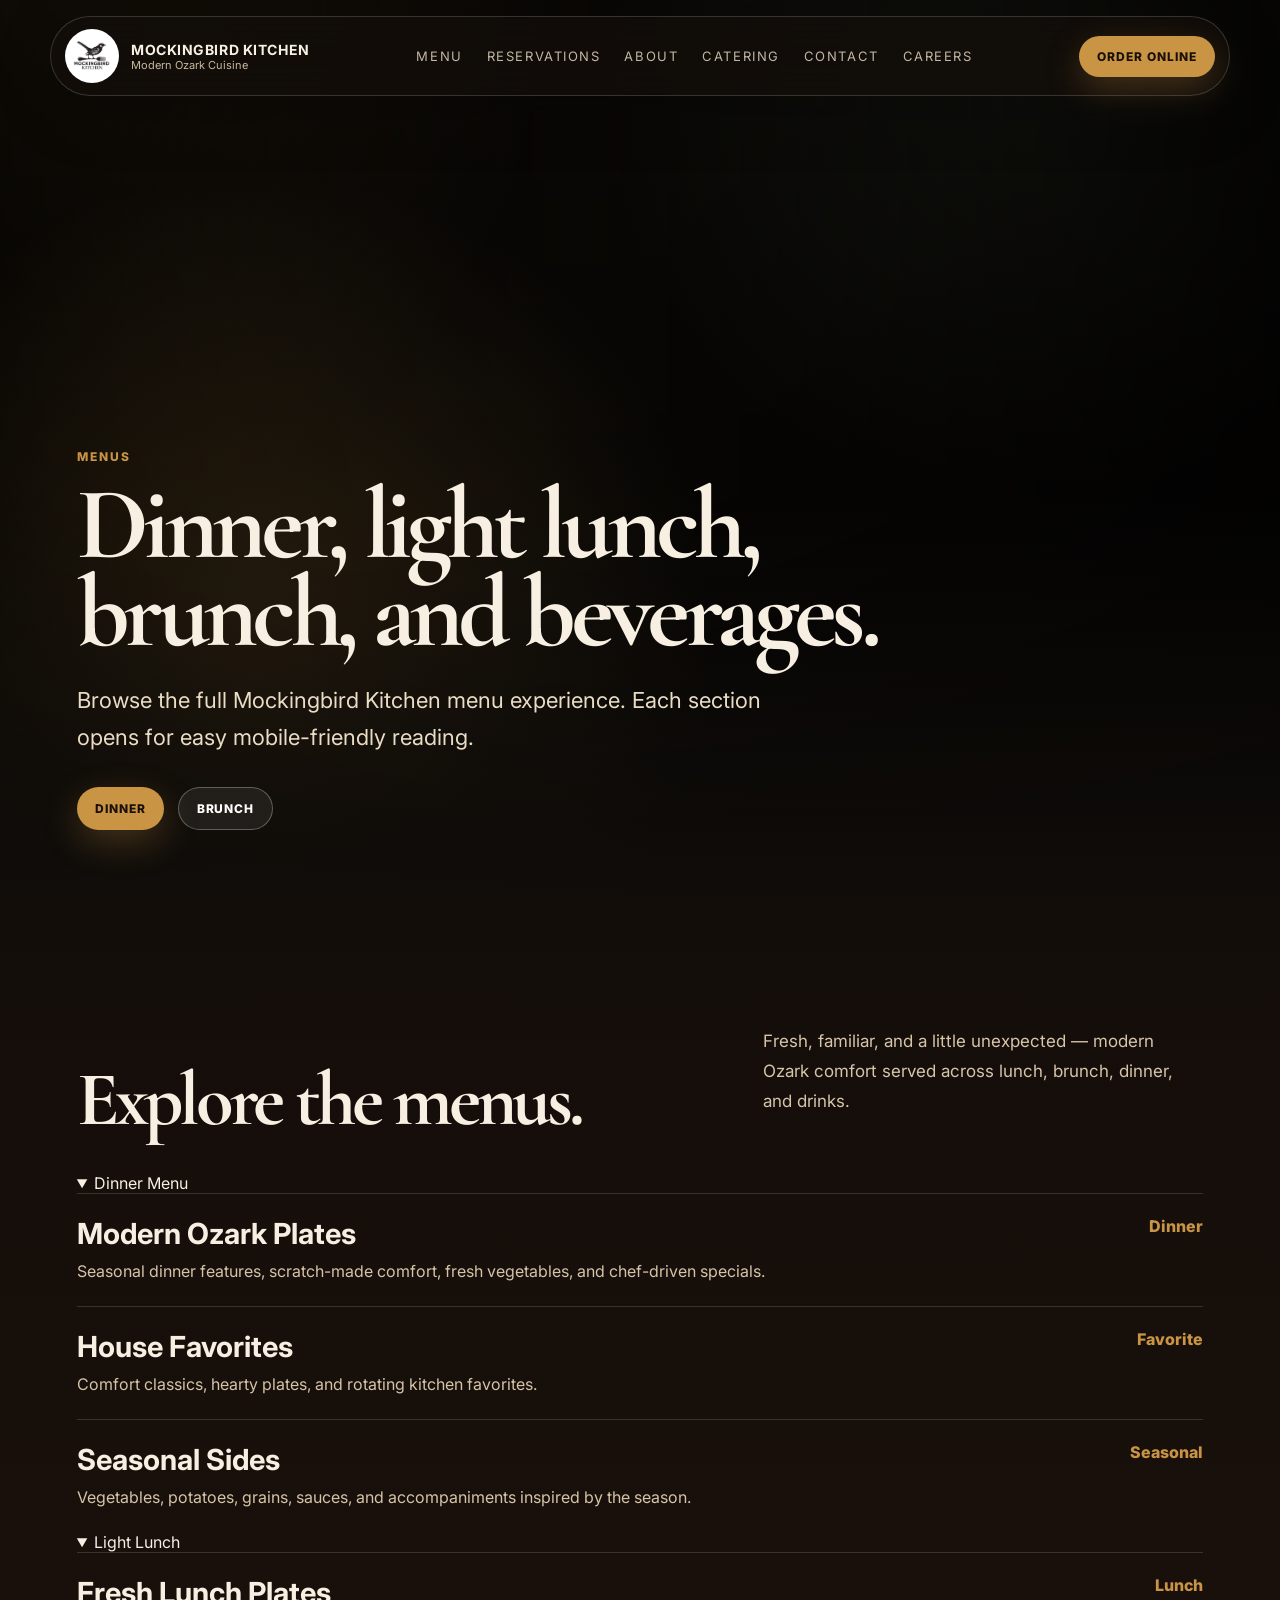
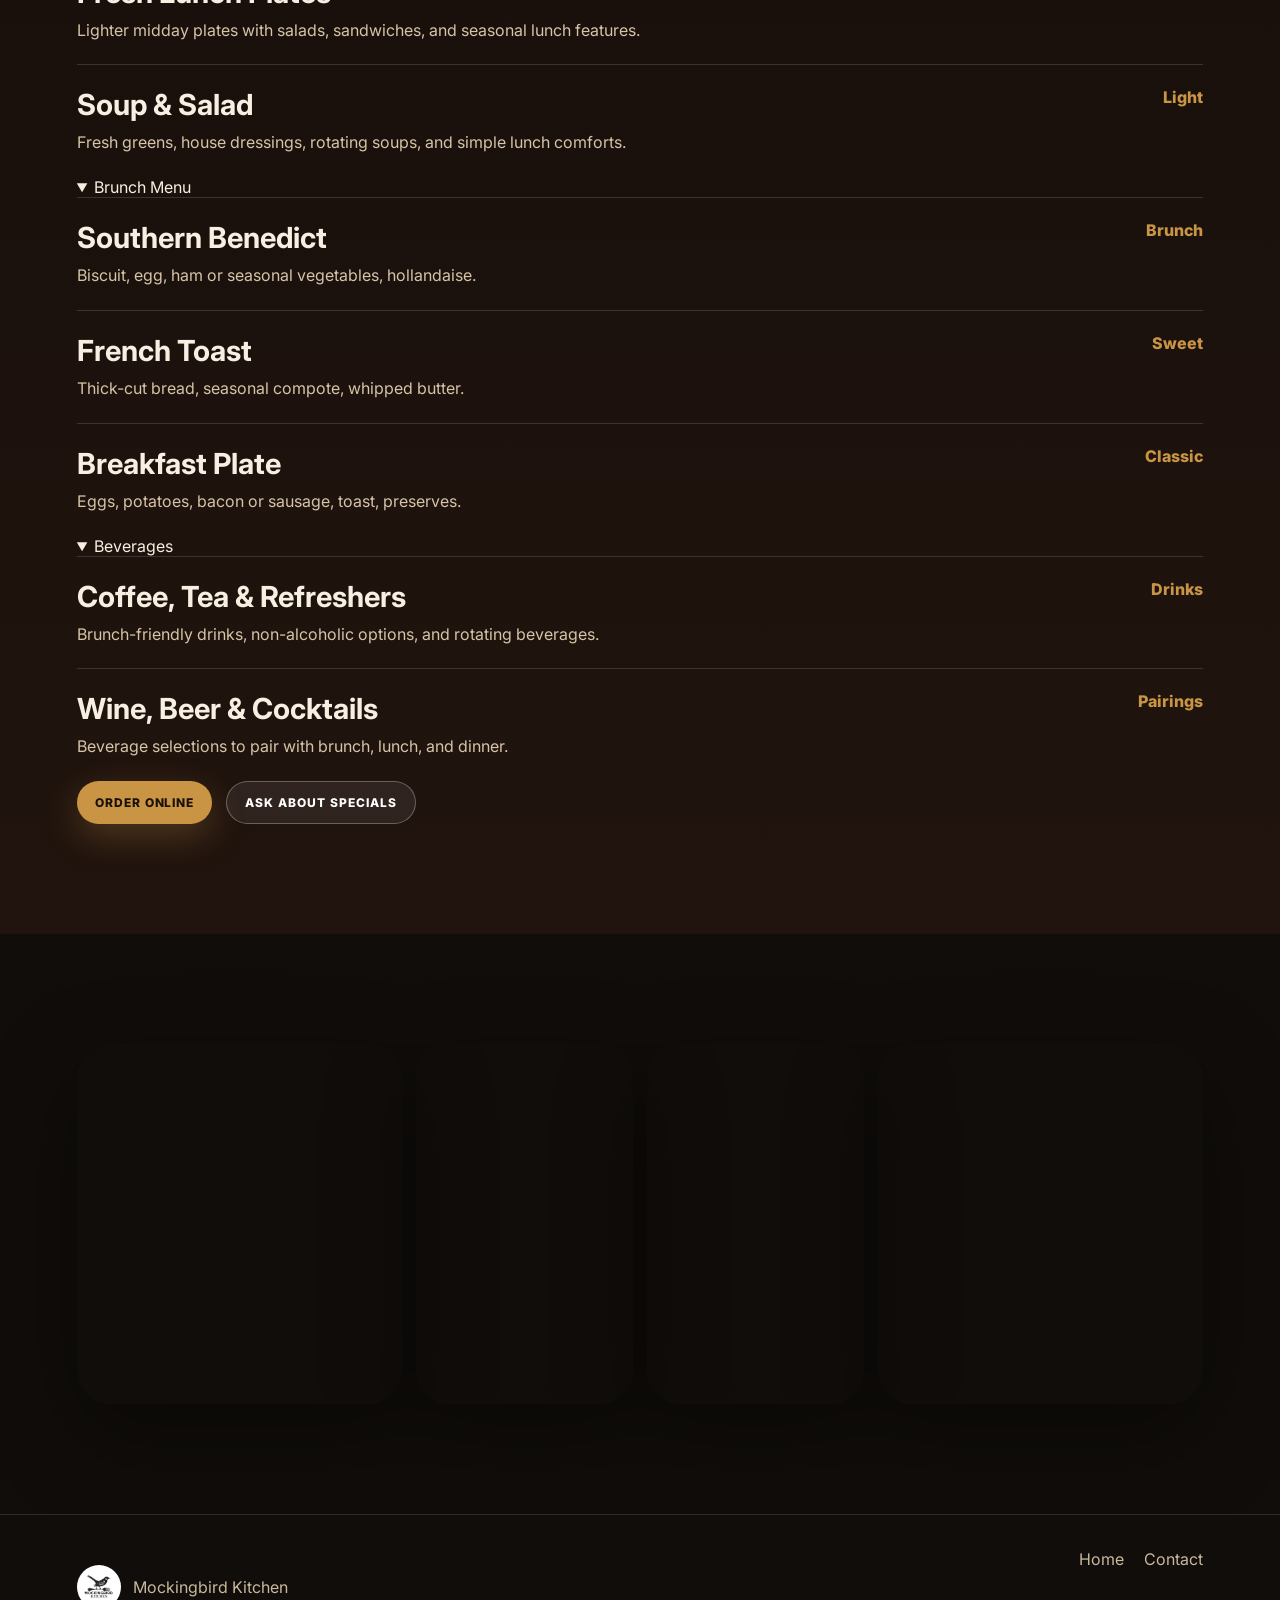
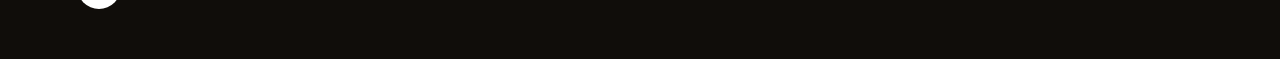
==== menu.html @ ed476bb5 "Create working menu page" ====
<!DOCTYPE html><html lang="en"><head><meta charset="UTF-8"><meta name="viewport" content="width=device-width,initial-scale=1.0"><title>Menu | Mockingbird Kitchen</title><meta name="description" content="Explore Mockingbird Kitchen's menus for dinner, light lunch, brunch, and beverages."><link rel="icon" href="assets/mockingbird-logo.jpg"><link rel="stylesheet" href="styles.css"><script defer src="script.js"></script></head><body><header class="site-header"><a class="brand" href="index.html"><img class="brand-logo" src="assets/mockingbird-logo.jpg" alt="Mockingbird Kitchen logo"><span><strong>Mockingbird Kitchen</strong><small>Modern Ozark Cuisine</small></span></a><nav class="nav"><a href="menu.html">Menu</a><a href="reservations.html">Reservations</a><a href="about.html">About</a><a href="catering.html">Catering</a><a href="contact.html">Contact</a><a href="careers.html">Careers</a></nav><a class="header-cta" href="https://online.skytab.com/f5239a90ee78932ed63aa16213dc56bf" target="_blank" rel="noopener">Order Online</a></header><main><section class="hero"><div class="hero-media"></div><div class="hero-overlay"></div><div class="hero-content reveal"><p class="eyebrow">Menus</p><h1>Dinner, light lunch, brunch, and beverages.</h1><p class="hero-copy">Browse the full Mockingbird Kitchen menu experience. Each section opens for easy mobile-friendly reading.</p><div class="hero-actions"><a class="button primary" href="#dinner">Dinner</a><a class="button ghost" href="#brunch">Brunch</a></div></div></section><section class="menu-section section-pad"><div class="menu-heading reveal"><h2>Explore the menus.</h2><p>Fresh, familiar, and a little unexpected — modern Ozark comfort served across lunch, brunch, dinner, and drinks.</p></div><div class="interactive-menu reveal"><details id="dinner" open><summary>Dinner Menu</summary><div class="menu-item"><div><h3>Modern Ozark Plates</h3><p>Seasonal dinner features, scratch-made comfort, fresh vegetables, and chef-driven specials.</p></div><span>Dinner</span></div><div class="menu-item"><div><h3>House Favorites</h3><p>Comfort classics, hearty plates, and rotating kitchen favorites.</p></div><span>Favorite</span></div><div class="menu-item"><div><h3>Seasonal Sides</h3><p>Vegetables, potatoes, grains, sauces, and accompaniments inspired by the season.</p></div><span>Seasonal</span></div></details><details id="lunch" open><summary>Light Lunch</summary><div class="menu-item"><div><h3>Fresh Lunch Plates</h3><p>Lighter midday plates with salads, sandwiches, and seasonal lunch features.</p></div><span>Lunch</span></div><div class="menu-item"><div><h3>Soup & Salad</h3><p>Fresh greens, house dressings, rotating soups, and simple lunch comforts.</p></div><span>Light</span></div></details><details id="brunch" open><summary>Brunch Menu</summary><div class="menu-item"><div><h3>Southern Benedict</h3><p>Biscuit, egg, ham or seasonal vegetables, hollandaise.</p></div><span>Brunch</span></div><div class="menu-item"><div><h3>French Toast</h3><p>Thick-cut bread, seasonal compote, whipped butter.</p></div><span>Sweet</span></div><div class="menu-item"><div><h3>Breakfast Plate</h3><p>Eggs, potatoes, bacon or sausage, toast, preserves.</p></div><span>Classic</span></div></details><details id="beverages" open><summary>Beverages</summary><div class="menu-item"><div><h3>Coffee, Tea & Refreshers</h3><p>Brunch-friendly drinks, non-alcoholic options, and rotating beverages.</p></div><span>Drinks</span></div><div class="menu-item"><div><h3>Wine, Beer & Cocktails</h3><p>Beverage selections to pair with brunch, lunch, and dinner.</p></div><span>Pairings</span></div></details></div><div class="hero-actions reveal"><a class="button primary" href="https://online.skytab.com/f5239a90ee78932ed63aa16213dc56bf" target="_blank" rel="noopener">Order Online</a><a class="button ghost" href="contact.html">Ask About Specials</a></div></section><section class="gallery" aria-label="Food photography"><div class="gallery-img g1 reveal"></div><div class="gallery-img g2 reveal"></div><div class="gallery-img g3 reveal"></div><div class="gallery-img g4 reveal"></div></section></main><footer class="footer"><p><img class="footer-logo" src="assets/mockingbird-logo.jpg" alt=""> Mockingbird Kitchen</p><div><a href="index.html">Home</a><a href="contact.html">Contact</a></div></footer></body></html>
---- styles.css ----
@import url('https://fonts.googleapis.com/css2?family=Cormorant+Garamond:wght@500;600;700&family=Inter:wght@400;500;600;700;800&display=swap');
:root{--ink:#100d0a;--espresso:#1c130d;--char:#241913;--cream:#f7efe2;--paper:#fffaf0;--muted:#c9b89e;--gold:#c99545;--sage:#657259;--rust:#a14d28;--line:rgba(255,255,255,.16);--shadow:0 30px 90px rgba(0,0,0,.35)}*{box-sizing:border-box}html{scroll-behavior:smooth}body{margin:0;background:var(--ink);color:var(--cream);font-family:Inter,system-ui,sans-serif;overflow-x:hidden}body:before{content:"";position:fixed;inset:0;pointer-events:none;background:radial-gradient(circle at top left,rgba(201,149,69,.18),transparent 35%),radial-gradient(circle at 80% 10%,rgba(101,114,89,.18),transparent 32%),linear-gradient(180deg,rgba(0,0,0,.1),rgba(0,0,0,.55));z-index:-2}a{color:inherit;text-decoration:none}.site-header{position:fixed;top:16px;left:50%;transform:translateX(-50%);width:min(1180px,calc(100% - 28px));z-index:20;display:flex;align-items:center;justify-content:space-between;gap:18px;padding:12px 14px;border:1px solid rgba(255,255,255,.16);border-radius:999px;background:rgba(20,14,10,.72);backdrop-filter:blur(22px);box-shadow:0 16px 60px rgba(0,0,0,.22)}.brand{display:flex;align-items:center;gap:12px;min-width:0}.brand-logo{width:54px;height:54px;object-fit:contain;background:#fff;border-radius:50%;padding:7px;display:block;flex:0 0 auto}.brand-mark{display:none}.brand strong{display:block;font-size:14px;letter-spacing:.04em;text-transform:uppercase}.brand small{display:block;color:var(--muted);font-size:11px}.nav{display:flex;gap:24px;color:#eadcc5;font-size:13px;text-transform:uppercase;letter-spacing:.12em}.nav a{opacity:.82}.nav a:hover{opacity:1;color:#fff}.header-cta,.button{display:inline-flex;align-items:center;justify-content:center;border-radius:999px;font-weight:800;letter-spacing:.08em;text-transform:uppercase;font-size:12px;transition:.25s ease}.header-cta,.button.primary{background:var(--gold);color:#1a1009;padding:13px 18px;box-shadow:0 12px 35px rgba(201,149,69,.28)}.header-cta:hover,.button.primary:hover{transform:translateY(-2px);filter:brightness(1.08)}.hero{min-height:100vh;position:relative;display:flex;align-items:flex-end;padding:150px max(24px,6vw) 70px;overflow:hidden}.hero-media{position:absolute;inset:0;background-image:linear-gradient(90deg,rgba(0,0,0,.72),rgba(0,0,0,.28) 45%,rgba(0,0,0,.72)),url('https://images.unsplash.com/photo-1551218808-94e220e084d2?auto=format&fit=crop&w=2200&q=85');background-size:cover;background-position:center;transform:scale(1.04);animation:slowZoom 18s ease-in-out infinite alternate;z-index:-2}.hero-overlay{position:absolute;inset:0;background:linear-gradient(0deg,var(--ink),transparent 45%),radial-gradient(circle at 20% 70%,rgba(201,149,69,.18),transparent 38%);z-index:-1}@keyframes slowZoom{from{transform:scale(1.02)}to{transform:scale(1.1)}}.hero-content{max-width:850px}.eyebrow,.section-label,.menu-label{margin:0 0 16px;text-transform:uppercase;letter-spacing:.18em;font-size:12px;font-weight:800;color:var(--gold)}.eyebrow.dark{color:#8f5d25}.hero h1,.intro h2,.feature h2,.menu-heading h2,.local-band h2,.visit h2{font-family:Cormorant Garamond,serif;font-size:clamp(52px,8vw,116px);line-height:.86;margin:0;letter-spacing:-.055em}.hero-copy{max-width:690px;color:#eadcc5;font-size:clamp(17px,2vw,22px);line-height:1.65;margin:26px 0 32px}.hero-actions,.visit-actions{display:flex;gap:14px;flex-wrap:wrap}.button.ghost{border:1px solid rgba(255,255,255,.28);padding:13px 18px;color:#fff;background:rgba(255,255,255,.07)}.button.ghost.dark{border-color:rgba(0,0,0,.18);color:#21140c}.button.small{padding:11px 15px;background:#23160f;color:#fff;margin-top:18px}.hero-card{position:absolute;right:max(24px,6vw);bottom:70px;width:min(320px,34vw);padding:24px;border:1px solid rgba(255,255,255,.16);background:rgba(23,16,11,.68);backdrop-filter:blur(20px);border-radius:26px;box-shadow:var(--shadow)}.hero-card span{display:block;color:var(--gold);font-size:12px;text-transform:uppercase;letter-spacing:.16em}.hero-card strong{display:block;font-family:Cormorant Garamond,serif;font-size:32px;line-height:1;margin:10px 0}.hero-card p{margin:0;color:#e2d0b4;line-height:1.55}.section-pad{padding:110px max(24px,6vw)}.intro{max-width:1120px;margin:auto;text-align:center}.intro h2{font-size:clamp(38px,6vw,82px)}.intro p{max-width:760px;margin:24px auto 0;color:#d9c8ad;font-size:18px;line-height:1.75}.feature-grid{display:grid;grid-template-columns:1.35fr .8fr;gap:22px;padding:0 max(24px,6vw) 110px}.feature{border-radius:34px;overflow:hidden;background:var(--paper);color:#21140c;box-shadow:var(--shadow)}.feature-large{display:grid;grid-template-columns:1fr 1fr;min-height:560px}.feature-image,.mini-image,.gallery-img{background-size:cover;background-position:center}.image-1{background-image:url('https://images.unsplash.com/photo-1504674900247-0877df9cc836?auto=format&fit=crop&w=1400&q=85')}.image-2{background-image:url('https://images.unsplash.com/photo-1556910103-1c02745aae4d?auto=format&fit=crop&w=1000&q=85')}.feature-copy{padding:54px;display:flex;flex-direction:column;justify-content:center}.feature h2{font-size:clamp(36px,4.6vw,70px)}.feature p{color:#5a4738;line-height:1.75}.stacked{padding:28px;min-height:265px}.stacked h3,.menu-category h3,.hours-card h3{font-family:Cormorant Garamond,serif;font-size:38px;line-height:.95;margin:18px 0 12px}.mini-image{height:170px;border-radius:24px}.dark-card{background:linear-gradient(135deg,#20130c,#3a2015);color:#fff}.dark-card p{color:#d8c7ab}.menu-section{background:linear-gradient(180deg,#130d09,#21140e)}.section-kicker{display:flex;justify-content:space-between;gap:20px;align-items:center}.text-link{color:var(--gold);font-weight:800;text-transform:uppercase;letter-spacing:.1em;font-size:12px}.menu-heading{display:grid;grid-template-columns:1.1fr .75fr;gap:40px;align-items:end;margin-bottom:40px}.menu-heading h2{font-size:clamp(40px,6vw,84px)}.menu-heading p{color:#d7c5aa;line-height:1.75;font-size:17px}.menu-layout{display:grid;grid-template-columns:1fr .76fr 1fr;gap:20px}.menu-category{background:rgba(255,255,255,.065);border:1px solid rgba(255,255,255,.13);border-radius:30px;padding:28px}.menu-category.highlighted{background:var(--gold);color:#1b1009;align-self:start}.menu-category.highlighted .menu-label{color:#6a3d12}.menu-item{display:flex;justify-content:space-between;gap:20px;padding:22px 0;border-top:1px solid rgba(255,255,255,.14)}.menu-item h3{font-size:29px;margin:0 0 8px}.menu-item p{margin:0;color:#d6c4a8;line-height:1.55}.menu-item span{color:var(--gold);font-weight:800}.local-band{margin:0 max(24px,6vw);padding:70px;border-radius:38px;background:linear-gradient(135deg,rgba(101,114,89,.95),rgba(35,45,31,.95)),url('https://images.unsplash.com/photo-1466637574441-749b8f19452f?auto=format&fit=crop&w=1600&q=85');background-size:cover;background-blend-mode:multiply;display:grid;grid-template-columns:1fr .8fr;gap:40px;align-items:center;box-shadow:var(--shadow)}.local-band h2{font-size:clamp(40px,6vw,84px)}.local-band p{font-size:18px;line-height:1.8;color:#f3eadc}.gallery{display:grid;grid-template-columns:1.2fr .8fr .8fr 1.2fr;gap:14px;padding:110px max(24px,6vw)}.gallery-img{min-height:360px;border-radius:34px;filter:saturate(.92) contrast(1.05);box-shadow:var(--shadow)}.g1{background-image:url('https://images.unsplash.com/photo-1543352634-a1c51d9f1fa7?auto=format&fit=crop&w=900&q=85')}.g2{background-image:url('https://images.unsplash.com/photo-1559339352-11d035aa65de?auto=format&fit=crop&w=900&q=85')}.g3{background-image:url('https://images.unsplash.com/photo-1529692236671-f1f6cf9683ba?auto=format&fit=crop&w=900&q=85')}.g4{background-image:url('https://images.unsplash.com/photo-1514933651103-005eec06c04b?auto=format&fit=crop&w=900&q=85')}.visit{display:grid;grid-template-columns:1.1fr .8fr;gap:24px;background:var(--paper);color:#20140d}.visit-card,.hours-card{border:1px solid rgba(0,0,0,.12);border-radius:34px;padding:44px;background:#fff8eb}.visit-card p{font-size:20px;line-height:1.65;color:#5a4738}.visit-card a{font-weight:800}.hours-card{background:#24160f;color:#fff}.hours-card dl{margin:24px 0 0}.hours-card div{display:flex;justify-content:space-between;gap:18px;border-top:1px solid rgba(255,255,255,.16);padding:18px 0}.hours-card dt{color:var(--gold);font-weight:800}.hours-card dd{margin:0;color:#eadcc5}.footer{display:flex;justify-content:space-between;gap:20px;padding:34px max(24px,6vw);color:#cab89d;background:#100d0a;border-top:1px solid rgba(255,255,255,.12)}.footer p{display:flex;align-items:center;gap:12px}.footer div{display:flex;gap:20px}.footer-logo{width:44px;height:44px;object-fit:contain;background:#fff;border-radius:50%;padding:6px}.reveal{opacity:0;transform:translateY(26px);transition:opacity .75s ease,transform .75s ease}.reveal.is-visible{opacity:1;transform:translateY(0)}@media(max-width:900px){.site-header{align-items:flex-start;border-radius:26px;flex-wrap:wrap}.nav{order:3;width:100%;justify-content:space-around;gap:10px}.header-cta{padding:11px 13px}.hero{padding-top:180px}.hero h1{font-size:clamp(48px,15vw,76px)}.hero-card{position:relative;right:auto;bottom:auto;width:100%;margin-top:34px}.feature-grid,.feature-large,.menu-heading,.menu-layout,.local-band,.visit{grid-template-columns:1fr}.feature-large{min-height:auto}.feature-image{min-height:320px}.gallery{grid-template-columns:1fr 1fr}.gallery-img{min-height:260px}}@media(max-width:560px){.brand small,.nav{display:none}.site-header{top:10px}.brand-logo{width:46px;height:46px}.section-pad{padding:78px 20px}.hero{padding:135px 20px 44px}.hero-copy{font-size:16px}.feature-grid,.gallery{padding-left:20px;padding-right:20px}.gallery{grid-template-columns:1fr}.feature-copy,.visit-card,.hours-card,.local-band{padding:28px}.hero-actions .button,.visit-actions .button{width:100%}}
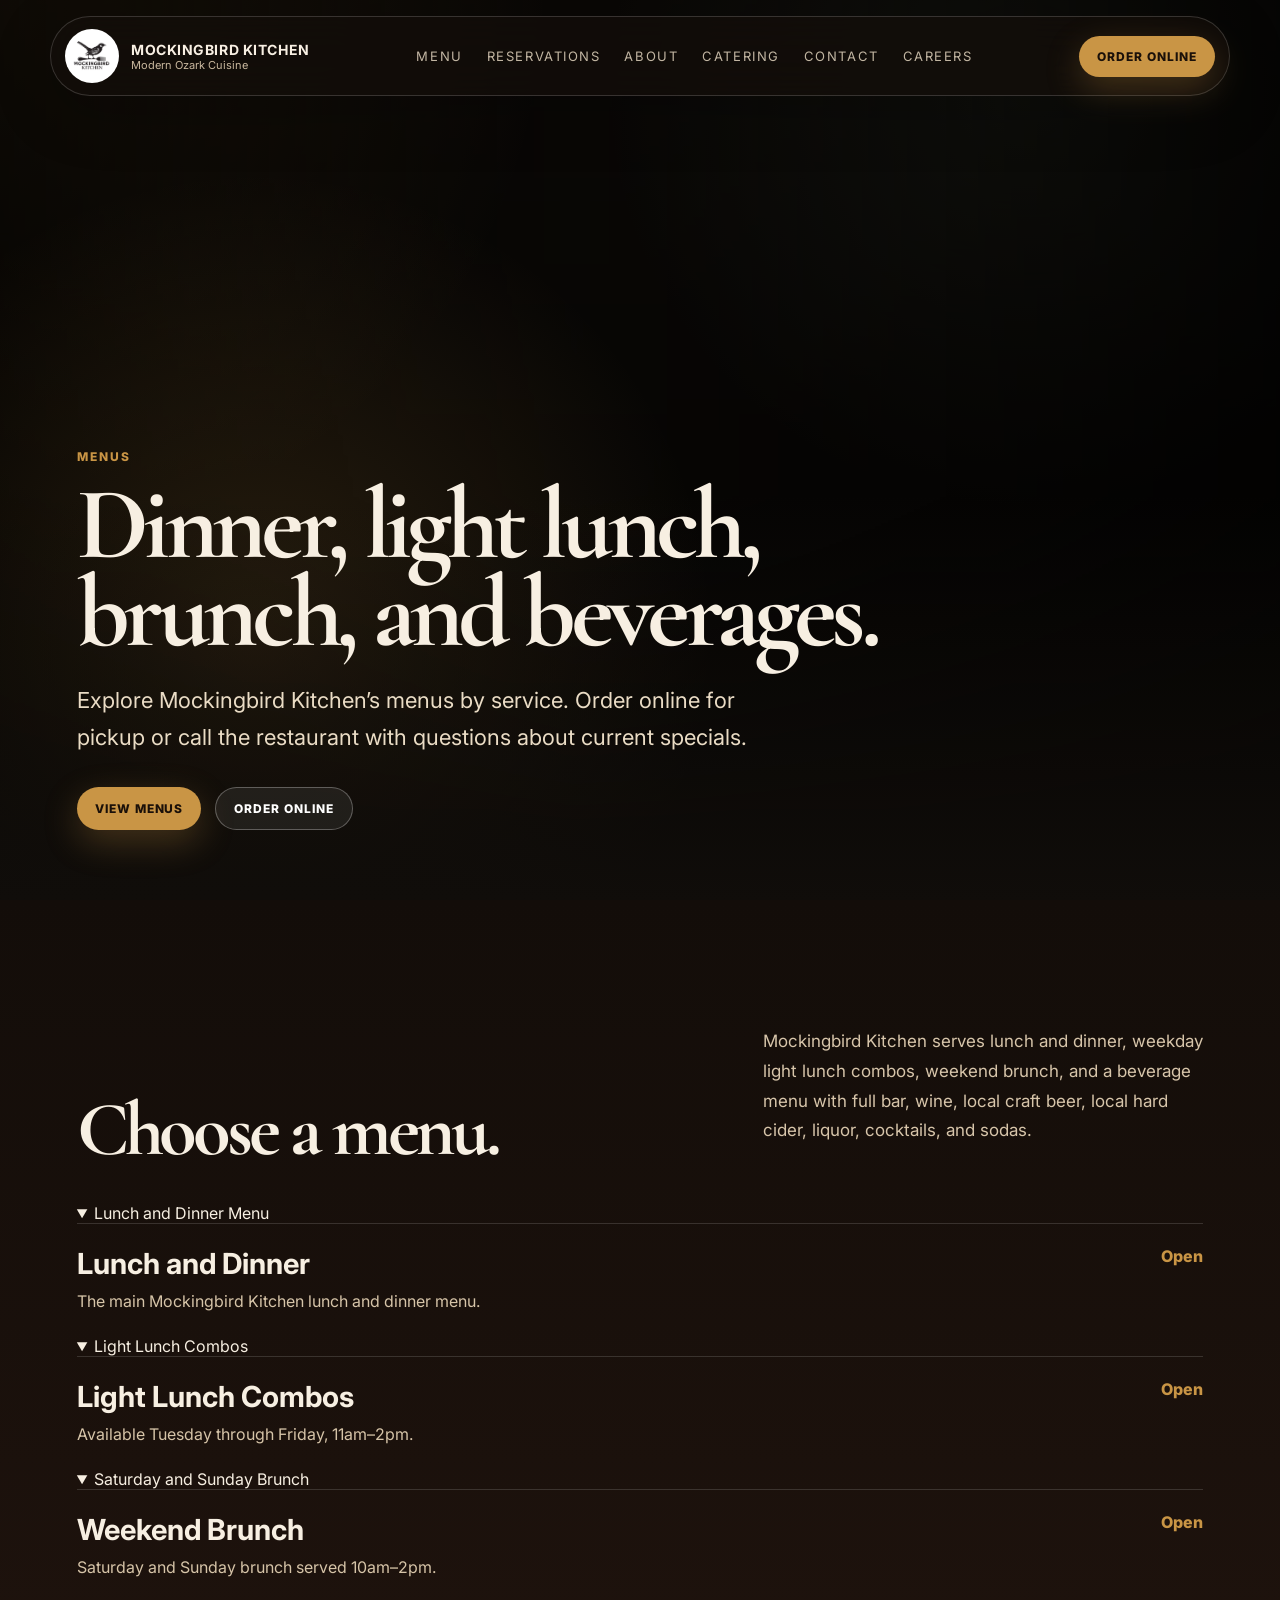
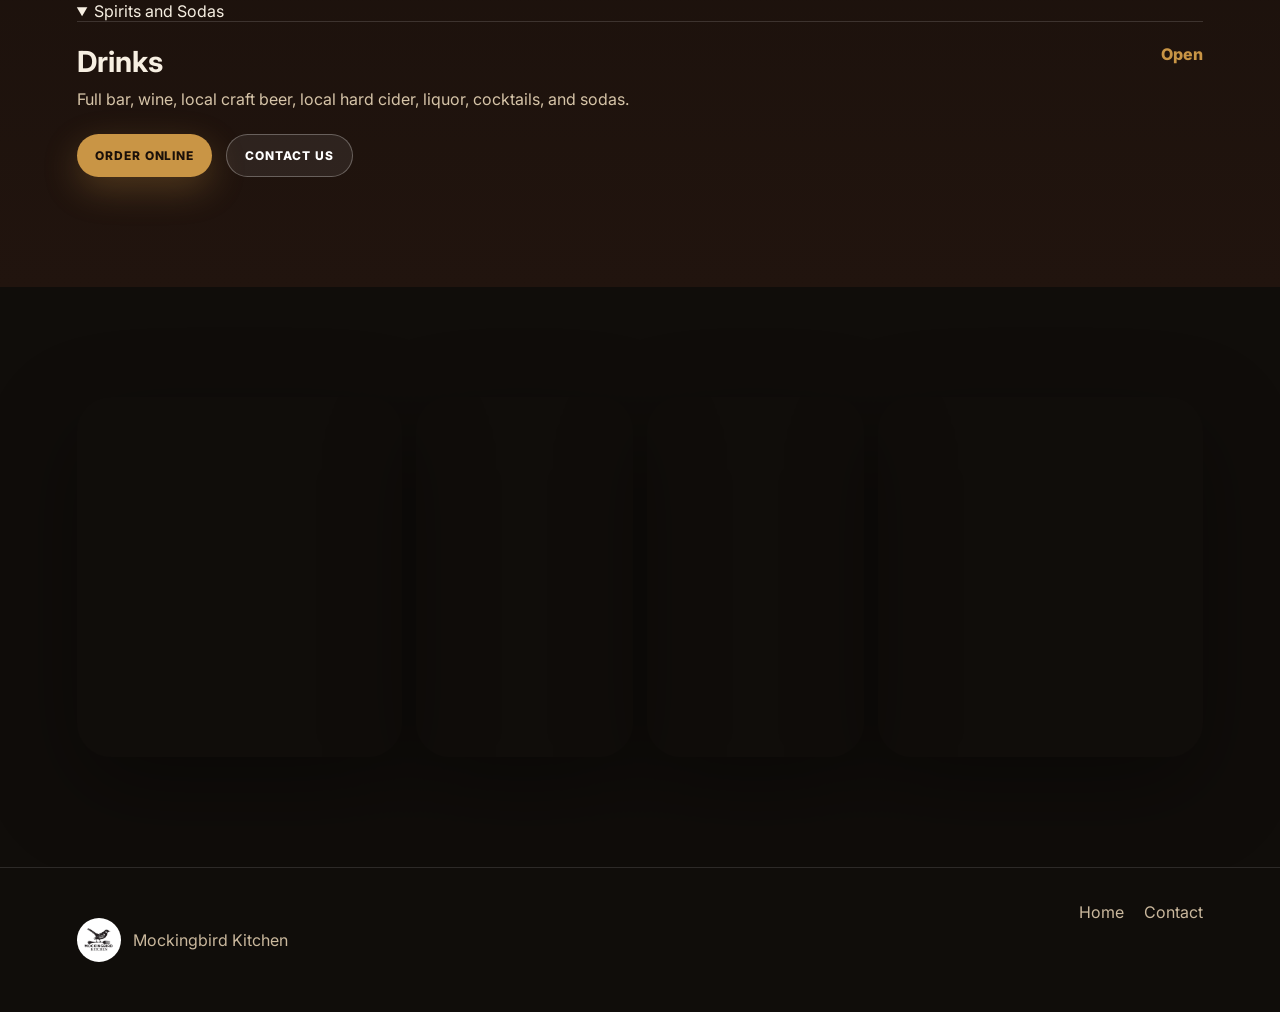
==== commit c2b69107: "Replace inaccurate menu items with accurate menu hub" ====
--- a/menu.html
+++ b/menu.html
@@ -1 +1 @@
-<!DOCTYPE html><html lang="en"><head><meta charset="UTF-8"><meta name="viewport" content="width=device-width,initial-scale=1.0"><title>Menu | Mockingbird Kitchen</title><meta name="description" content="Explore Mockingbird Kitchen's menus for dinner, light lunch, brunch, and beverages."><link rel="icon" href="assets/mockingbird-logo.jpg"><link rel="stylesheet" href="styles.css"><script defer src="script.js"></script></head><body><header class="site-header"><a class="brand" href="index.html"><img class="brand-logo" src="assets/mockingbird-logo.jpg" alt="Mockingbird Kitchen logo"><span><strong>Mockingbird Kitchen</strong><small>Modern Ozark Cuisine</small></span></a><nav class="nav"><a href="menu.html">Menu</a><a href="reservations.html">Reservations</a><a href="about.html">About</a><a href="catering.html">Catering</a><a href="contact.html">Contact</a><a href="careers.html">Careers</a></nav><a class="header-cta" href="https://online.skytab.com/f5239a90ee78932ed63aa16213dc56bf" target="_blank" rel="noopener">Order Online</a></header><main><section class="hero"><div class="hero-media"></div><div class="hero-overlay"></div><div class="hero-content reveal"><p class="eyebrow">Menus</p><h1>Dinner, light lunch, brunch, and beverages.</h1><p class="hero-copy">Browse the full Mockingbird Kitchen menu experience. Each section opens for easy mobile-friendly reading.</p><div class="hero-actions"><a class="button primary" href="#dinner">Dinner</a><a class="button ghost" href="#brunch">Brunch</a></div></div></section><section class="menu-section section-pad"><div class="menu-heading reveal"><h2>Explore the menus.</h2><p>Fresh, familiar, and a little unexpected — modern Ozark comfort served across lunch, brunch, dinner, and drinks.</p></div><div class="interactive-menu reveal"><details id="dinner" open><summary>Dinner Menu</summary><div class="menu-item"><div><h3>Modern Ozark Plates</h3><p>Seasonal dinner features, scratch-made comfort, fresh vegetables, and chef-driven specials.</p></div><span>Dinner</span></div><div class="menu-item"><div><h3>House Favorites</h3><p>Comfort classics, hearty plates, and rotating kitchen favorites.</p></div><span>Favorite</span></div><div class="menu-item"><div><h3>Seasonal Sides</h3><p>Vegetables, potatoes, grains, sauces, and accompaniments inspired by the season.</p></div><span>Seasonal</span></div></details><details id="lunch" open><summary>Light Lunch</summary><div class="menu-item"><div><h3>Fresh Lunch Plates</h3><p>Lighter midday plates with salads, sandwiches, and seasonal lunch features.</p></div><span>Lunch</span></div><div class="menu-item"><div><h3>Soup & Salad</h3><p>Fresh greens, house dressings, rotating soups, and simple lunch comforts.</p></div><span>Light</span></div></details><details id="brunch" open><summary>Brunch Menu</summary><div class="menu-item"><div><h3>Southern Benedict</h3><p>Biscuit, egg, ham or seasonal vegetables, hollandaise.</p></div><span>Brunch</span></div><div class="menu-item"><div><h3>French Toast</h3><p>Thick-cut bread, seasonal compote, whipped butter.</p></div><span>Sweet</span></div><div class="menu-item"><div><h3>Breakfast Plate</h3><p>Eggs, potatoes, bacon or sausage, toast, preserves.</p></div><span>Classic</span></div></details><details id="beverages" open><summary>Beverages</summary><div class="menu-item"><div><h3>Coffee, Tea & Refreshers</h3><p>Brunch-friendly drinks, non-alcoholic options, and rotating beverages.</p></div><span>Drinks</span></div><div class="menu-item"><div><h3>Wine, Beer & Cocktails</h3><p>Beverage selections to pair with brunch, lunch, and dinner.</p></div><span>Pairings</span></div></details></div><div class="hero-actions reveal"><a class="button primary" href="https://online.skytab.com/f5239a90ee78932ed63aa16213dc56bf" target="_blank" rel="noopener">Order Online</a><a class="button ghost" href="contact.html">Ask About Specials</a></div></section><section class="gallery" aria-label="Food photography"><div class="gallery-img g1 reveal"></div><div class="gallery-img g2 reveal"></div><div class="gallery-img g3 reveal"></div><div class="gallery-img g4 reveal"></div></section></main><footer class="footer"><p><img class="footer-logo" src="assets/mockingbird-logo.jpg" alt=""> Mockingbird Kitchen</p><div><a href="index.html">Home</a><a href="contact.html">Contact</a></div></footer></body></html>+<!DOCTYPE html><html lang="en"><head><meta charset="UTF-8"><meta name="viewport" content="width=device-width,initial-scale=1.0"><title>Menus | Mockingbird Kitchen</title><meta name="description" content="Explore Mockingbird Kitchen's dinner, light lunch, brunch, and beverage menus in Fayetteville, Arkansas."><link rel="icon" href="assets/mockingbird-logo.jpg"><link rel="stylesheet" href="styles.css"><script defer src="script.js"></script></head><body><header class="site-header"><a class="brand" href="index.html"><img class="brand-logo" src="assets/mockingbird-logo.jpg" alt="Mockingbird Kitchen logo"><span><strong>Mockingbird Kitchen</strong><small>Modern Ozark Cuisine</small></span></a><nav class="nav"><a href="menu.html">Menu</a><a href="reservations.html">Reservations</a><a href="about.html">About</a><a href="catering.html">Catering</a><a href="contact.html">Contact</a><a href="careers.html">Careers</a></nav><a class="header-cta" href="https://online.skytab.com/f5239a90ee78932ed63aa16213dc56bf" target="_blank" rel="noopener">Order Online</a></header><main><section class="hero"><div class="hero-media"></div><div class="hero-overlay"></div><div class="hero-content reveal"><p class="eyebrow">Menus</p><h1>Dinner, light lunch, brunch, and beverages.</h1><p class="hero-copy">Explore Mockingbird Kitchen’s menus by service. Order online for pickup or call the restaurant with questions about current specials.</p><div class="hero-actions"><a class="button primary" href="#menus">View Menus</a><a class="button ghost" href="https://online.skytab.com/f5239a90ee78932ed63aa16213dc56bf" target="_blank" rel="noopener">Order Online</a></div></div></section><section class="menu-section section-pad" id="menus"><div class="menu-heading reveal"><h2>Choose a menu.</h2><p>Mockingbird Kitchen serves lunch and dinner, weekday light lunch combos, weekend brunch, and a beverage menu with full bar, wine, local craft beer, local hard cider, liquor, cocktails, and sodas.</p></div><div class="interactive-menu reveal"><details id="dinner" open><summary>Lunch and Dinner Menu</summary><div class="menu-item"><div><h3>Lunch and Dinner</h3><p>The main Mockingbird Kitchen lunch and dinner menu.</p></div><span><a href="https://www.mockingbirdkitchen.com/menu" target="_blank" rel="noopener">Open</a></span></div></details><details id="light-lunch" open><summary>Light Lunch Combos</summary><div class="menu-item"><div><h3>Light Lunch Combos</h3><p>Available Tuesday through Friday, 11am–2pm.</p></div><span><a href="https://www.mockingbirdkitchen.com/lightlunch-menu" target="_blank" rel="noopener">Open</a></span></div></details><details id="brunch" open><summary>Saturday and Sunday Brunch</summary><div class="menu-item"><div><h3>Weekend Brunch</h3><p>Saturday and Sunday brunch served 10am–2pm.</p></div><span><a href="https://www.mockingbirdkitchen.com/brunch-menu" target="_blank" rel="noopener">Open</a></span></div></details><details id="beverages" open><summary>Spirits and Sodas</summary><div class="menu-item"><div><h3>Drinks</h3><p>Full bar, wine, local craft beer, local hard cider, liquor, cocktails, and sodas.</p></div><span><a href="https://www.mockingbirdkitchen.com/beverages" target="_blank" rel="noopener">Open</a></span></div></details></div><div class="hero-actions reveal"><a class="button primary" href="https://online.skytab.com/f5239a90ee78932ed63aa16213dc56bf" target="_blank" rel="noopener">Order Online</a><a class="button ghost" href="contact.html">Contact Us</a></div></section><section class="gallery" aria-label="Food photography"><div class="gallery-img g1 reveal"></div><div class="gallery-img g2 reveal"></div><div class="gallery-img g3 reveal"></div><div class="gallery-img g4 reveal"></div></section></main><footer class="footer"><p><img class="footer-logo" src="assets/mockingbird-logo.jpg" alt=""> Mockingbird Kitchen</p><div><a href="index.html">Home</a><a href="contact.html">Contact</a></div></footer></body></html>
